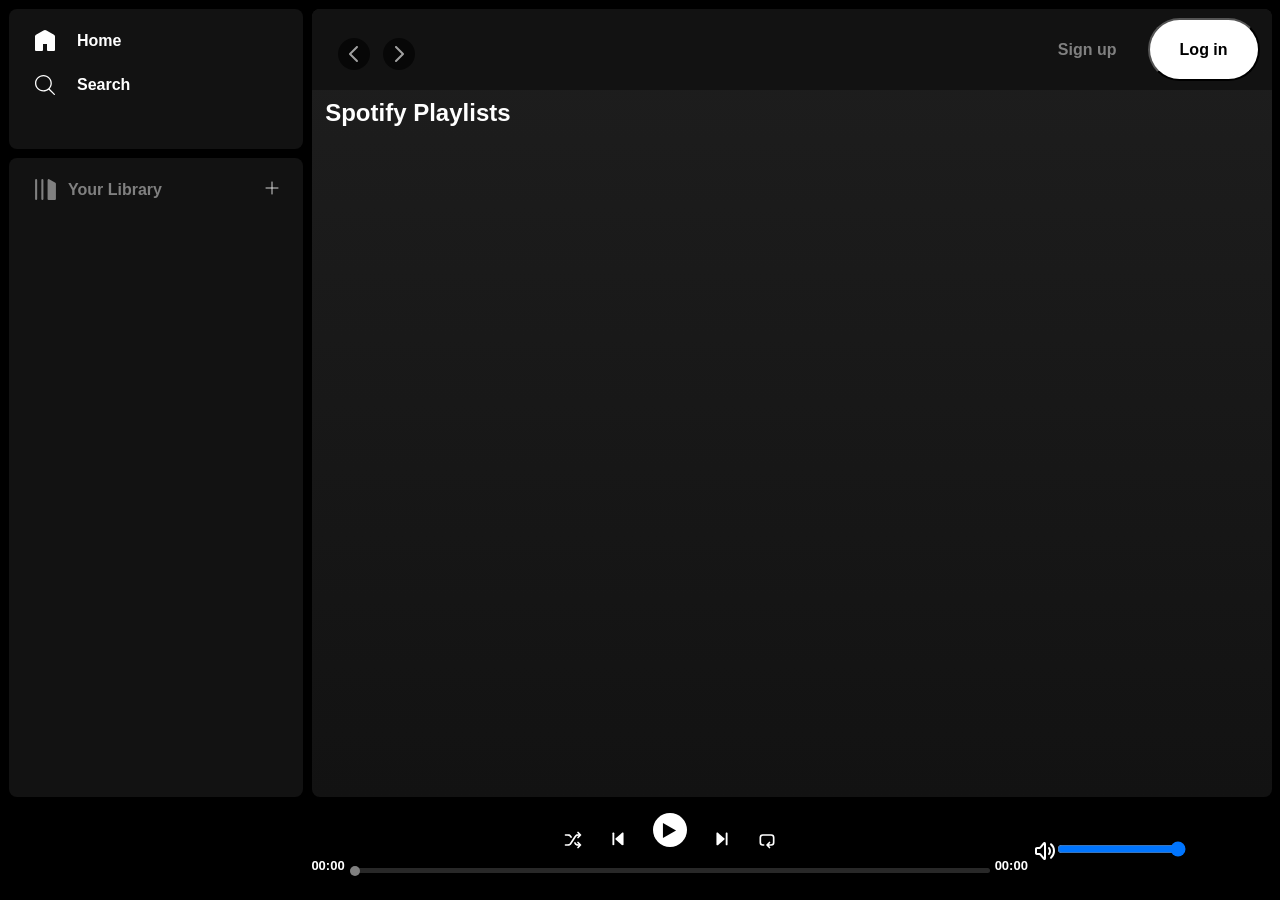
==== index.html @ c533dbed "Rename homepage.html to index.html" ====
<!DOCTYPE html>
<html lang="en">
  <head>
    <meta charset="UTF-8" />
    <meta name="viewport" content="width=device-width, initial-scale=1.0" />
    <title>Spotify - Web Player: Music for everyone</title>
    <link rel="shortcut icon" href="favicon.ico" type="image/x-icon" />
    <link rel="stylesheet" href="homepage.css" />
  </head>
  <body>
    <div id="left">
      <section id="top-left">
        <div id="top-left-div">
          <ul>
            <li>
              <svg
              data-encore-id="icon"
                role="img"
                aria-hidden="true"
                viewBox="0 0 24 24"
                fill="white"
                height="24"
              >
                <path
                  d="M13.5 1.515a3 3 0 0 0-3 0L3 5.845a2 2 0 0 0-1 1.732V21a1 1 0 0 0 1 1h6a1 1 0 0 0 1-1v-6h4v6a1 1 0 0 0 1 1h6a1 1 0 0 0 1-1V7.577a2 2 0 0 0-1-1.732l-7.5-4.33z"
                ></path>
              </svg>
              <span class="home-text"> Home </span>
              <img
                src="Assets/close-svgrepo-com.svg"
                alt="Close button"
                height="24"
                width="24"
                id="close-icon"
              />
            </li>
            <li>
              <img
              src="Assets/search-svgrepo-com.svg"
              alt=""
              height="24"
              width="24"
              />
              <span class="home-text">
                <a href="/">Search</a>
              </span>
            </li>
          </ul>
        </div>
      </section>

      <section id="bottom-left">
        <div id="library">
          <svg
            data-encore-id="icon"
            role="img"
            aria-hidden="true"
            viewBox="0 0 24 24"
            filter="invert(0.5)"
            height="25"
          >
            <path
              d="M3 22a1 1 0 0 1-1-1V3a1 1 0 0 1 2 0v18a1 1 0 0 1-1 1zM15.5 2.134A1 1 0 0 0 14 3v18a1 1 0 0 0 1 1h6a1 1 0 0 0 1-1V6.464a1 1 0 0 0-.5-.866l-6-3.464zM9 2a1 1 0 0 0-1 1v18a1 1 0 1 0 2 0V3a1 1 0 0 0-1-1z"
            ></path>
          </svg>
          <p>Your Library</p>
          <div class="arrow">
            <img src="Assets/plus-svgrepo-com.svg" alt="" />
          </div>
        </div>
        <div id="songslist">
          <ul>
            <!-- song info of library from javascript -->
          </ul>
        </div>
      </section>
    </div>
    <section id="right">
      <nav>
        <img
          src="Assets/hamburger-svgrepo-com.svg"
          alt=""
          height="24"
          width="24"
          id="hamburger"
        />
        <div id="navigation-buttons-div">
          <button class="navigation-buttons">
            <img
              src="Assets/left-chevron-svgrepo-com.svg"
              alt=""
              height="24"
              width="24"
            />
          </button>
          <button class="navigation-buttons">
            <img
              src="Assets/right-chevron-svgrepo-com.svg"
              alt=""
              height="24"
              width="24"
            />
          </button>
        </div>

        <div id="login-button">
          <button>Sign up</button>
          <button>Log in</button>
        </div>
      </nav>
      <h2 id="heading">Spotify Playlists</h2>
      <div class="cards">
        <!-- cards from javascript --> 
      </div>
    </section>
    <div id="bottom">
      <div class="songinfo"></div>
      <div id="songduration-start">00:00</div>
      <div id="playbar">
        <button>
          <img
            src="Assets/shuffle-01-svgrepo-com.svg"
            alt=""
            height="20"
            width="20"
          />
        </button>
        <button>
          <img
            id="previous"
            src="Assets/previous-6789741.svg"
            alt=""
            height="20"
            width="20"
            style="clip-path: inset(0 0 4px 0)"
          />
        </button>
        <button id="play-btn">
          <img id="play" src="Assets/play-1001-svgrepo-com.svg" alt="" />
        </button>
        <button>
          <img
            id="next"
            src="Assets/next-6789737.svg"
            alt=""
            height="20"
            width="20"
          />
        </button>
        <button>
          <img
            src="Assets/loop-svgrepo-com.svg"
            alt=""
            height="20"
            width="20"
          />
        </button>
        <div id="seekbar">
          <div id="circle"></div>
        </div>
      </div>
      <div id="songduration-end">00:00</div>
      <div class="volume-bar">
        <img src="/Assets/volume-max-svgrepo-com.svg" alt="Volume icon" height="24" width="24">
        <div id="range">
          <input type="range" name="volume-bar" id="" value="100">
        </div>
      </div>
    </div>
    <script src="homepage.js"></script>
  </body>
</html>
---- homepage.css ----
* {
  box-sizing: border-box;
  color: white;
  padding: 0;
  margin: 0;
  font-weight: 600;
  -webkit-user-select: none;
  -ms-user-select: none;
  user-select: none;
}
body {
  background-color: black;
  font-family: var(
      --encore-body-font-stack,
      CircularSp,
      CircularSp-Arab,
      CircularSp-Hebr,
      CircularSp-Cyrl,
      CircularSp-Grek,
      CircularSp-Deva,
      var(--fallback-fonts, sans-serif)
    ),
    sans-serif;
  display: flex;
}
::-webkit-scrollbar {
  width: 10px;
}

::-webkit-scrollbar-track {
  background: none;
}

::-webkit-scrollbar-thumb {
  border-radius: 10px;
  background: #555;
}

::-webkit-scrollbar-thumb:hover {
  background: #333;
}

button > svg,
img {
  cursor: pointer;
}
section {
  background-color: #121212;
  border-radius: 8px;
  margin: 1vh 0 1vh 1vh;
}

#top-left {
  height: 15.5vh;
  width: 23vw;
  overflow: auto;
}
#top-left ul {
  list-style-type: none;
  display: flex;
  flex-direction: column;
}
#top-left li {
  display: flex;
  align-items: center;
  margin-top: 20px;
  padding-left: 24px;
}
.home-text {
  margin-left: 20px;
}
.home-text a {
  text-decoration: none;
}
#top-left-div {
  display: flex;
  flex-direction: column;
  justify-content: center;
  overflow: hidden;
  position: relative;
}
#close-icon {
  position: sticky;
  display: none;
}
#bottom-left {
  height: 71vh;
  width: 23vw;
  overflow: auto;
}
#library {
  object-fit: cover;
  padding-left: 24px;
  padding-top: 2vh;
  display: flex;
  align-items: center;
}
#library p {
  margin-left: 10px;
  color: rgb(22, 20, 20);
  filter: invert(0.5);
}
.arrow {
  margin-left: auto;
  margin-right: 1.5vw;
}

#songslist ul {
  list-style-type: decimal;
  display: flex;
  flex-direction: column;
}
#songslist li {
  display: flex;
  align-items: center;
  margin-top: 20px;
  padding: 0 24px;
  border: 2px solid gray;
  border-radius: 3px;
  height: 50px;
  gap: 15px;
  cursor: pointer;
}
#right {
  height: 87.5vh;
  width: 75vw;
  background: linear-gradient(180deg, #1e1e1e, #121212);
  max-height: 87.5vh;
  overflow: auto;
}
nav {
  display: flex;
  padding: 1vh 1vw;
  justify-content: space-between;
  background-color: #121212;
  align-items: center;
}
#hamburger {
  display: none;
}
.navigation-buttons {
  height: 32px;
  width: 32px;
  margin-left: 1vw;
  margin-top: 1vh;
  background-color: black;
  border: none;
  border-radius: 50%;
  display: grid;
  place-items: center;
  opacity: 0.6;
}
#navigation-buttons-div {
  display: flex;
}
#login-button button:nth-child(1) {
  background-color: transparent;
  border: none;
  height: 7vh;
  width: 7em;
  color: rgb(22, 20, 20);
  filter: invert(0.5);
  font-size: 16px;
  cursor: pointer;
}
#login-button button:nth-child(1):hover {
  scale: 1.05;
}
#login-button button:nth-child(2):hover {
  scale: 1.05;
}
#login-button button:nth-child(2) {
  background-color: white;
  color: black;
  border-radius: 50px;
  height: 7vh;
  width: 7em;
  font-size: 16px;
  cursor: pointer;
}
#heading {
  margin-left: 1vw;
  margin-top: 1vh;
}
.cards {
  display: flex;
  flex-wrap: wrap;
  padding: 1vh 1vw;
  max-width: fit-content;
  overflow: hidden;
  position: relative;
}

.card-box {
  box-sizing: border-box;
  transition: background-color 0.3s;
  cursor: pointer;
  padding: 10px;
  border-radius: 5px;
  width: min-content;
}

.card-img {
  height: 20vh;
  margin: 1vh 1vw;
  border-radius: 6px;
  object-fit: contain;
  position: relative;
}

.cards p {
  margin: 1vh 1vw;
  font-weight: 400;
  color: #a7a7a7;
  width: 150px;
  overflow: hidden;
}

.cards h3 {
  margin: 1vh 1vw;
}

.card-box:hover {
  background-color: #131313;
  border-radius: 6px;
}

.card-box:hover .play-icon-div {
  opacity: 1;
}

#bottom {
  background-color: black;
  padding: 12px;
  position: fixed;
  bottom: 0;
  width: 100vw;
  height: 11vh;
  display: flex;
}
.songinfo {
  width: 23vw;
}

#playbar {
  display: flex;
  justify-content: center;
  gap: 25px;
  margin-bottom: 22px;
  width: 50vw;
}

#bottom button {
  background-color: transparent;
  border: none;
  display: flex;
  align-items: center;
  justify-content: center;
}

#songduration-start,
#songduration-end {
  font-size: small;
  margin: 5vh 5px 0 5px;
}
#playbar #play-btn {
  background-color: white;
  border: none;
  border-radius: 50%;
  height: 30px;
  width: 30px;
  display: flex;
  align-items: center;
  padding: 17px;
}

#seekbar {
  background-color: #282828;
  border-radius: 10px;
  height: 5px;
  width: 50vw;
  position: absolute;
  bottom: 0;
  margin-bottom: 3vh;
  display: flex;
  align-items: center;
  cursor: pointer;
}

#circle {
  width: 10px;
  height: 10px;
  border-radius: 100%;
  background-color: gray;
  position: relative;
  left: 0%;
  transition: left 0.5s;
}
@media (max-width: 450px) {
  #left {
    position: absolute;
    left: -150%;
    transition: all 0.7s;
    z-index: 1;
  }
  section {
    background-color: #121212;
    border-radius: 8px;
  }
  #top-left {
    width: 97vw;
    font-size: small;
    height: 14vh;
  }

  #top-left li {
    display: flex;
    align-items: center;
    margin-top: 17px;
    padding-left: 24px;
  }
  #bottom {
    height: 25vh;
    flex-direction: column;
    align-items: center;
  }
  #bottom-left {
    width: 97vw;
    font-size: small;
  }
  .songinfo {
    word-break: break-all;
    width: max-content;
    height: 5vh;
    font-size: large;
  }
  #bottom .songinfo{
    font-size: x-large
  }
  #right {
    width: 100vw;
  }
  .cards {
    display: flex;
    flex-wrap: wrap;
    gap: 16px;
    margin-bottom: 13vh;
  }
  .card-box {
    flex: 1 1 calc(33.333% - 16px);
    box-sizing: border-box;
    transition: background-color 0.3s;
    cursor: pointer;
    padding: 10px;
    border: 2px solid gray;
    border-radius: 5px;
    width: 100%;
  }
  .card-img {
    height: 42vh;
    margin: 0;
  }
  .cards h3 {
    font-size: x-large;
  }
  .card-box p {
    font-size: x-large;
    width: 91vw;
  }
  #playbar {
    width: 100vw;
  }
  #songduration-start,
  #songduration-end {
    font-size: medium;
    margin: 0;
  }
  #songduration-start {
    position: absolute;
    left: 17px;
    top: 126px;
  }
  #songduration-end {
    position: absolute;
    right: 17px;
    top: 126px;
  }
  #seekbar {
    height: 10px;
    position: absolute;
    bottom: 7vh;
  }
  #circle {
    width: 13px;
    height: 13px;
  }
  .volume-bar {
    margin-top: 46px;
  }
  #hamburger {
    display: block;
  }
  #close-icon {
    display: block;
    left: 403px;
  }
  #playbar button{
    scale: 1.3;
  }
}

.volume-bar {
  display: flex;
  align-items: center;
}
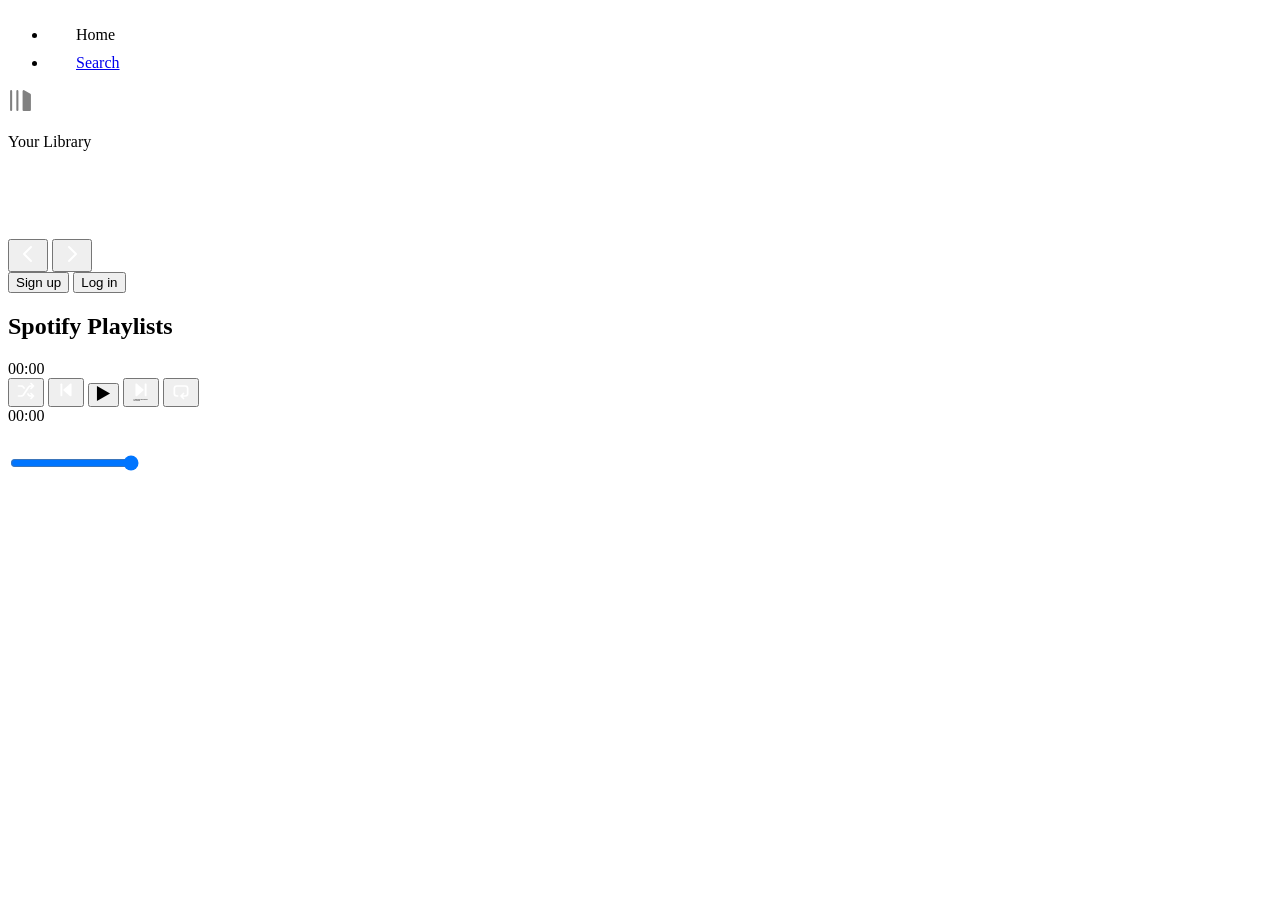
==== commit 5c3ad480: "Update and rename homepage.html to index.html" ====
--- a/index.html
+++ b/index.html
@@ -5,7 +5,7 @@
     <meta name="viewport" content="width=device-width, initial-scale=1.0" />
     <title>Spotify - Web Player: Music for everyone</title>
     <link rel="shortcut icon" href="favicon.ico" type="image/x-icon" />
-    <link rel="stylesheet" href="homepage.css" />
+    <link rel="stylesheet" href="style.css" />
   </head>
   <body>
     <div id="left">
@@ -167,6 +167,6 @@
         </div>
       </div>
     </div>
-    <script src="homepage.js"></script>
+    <script src="script.js"></script>
   </body>
 </html>
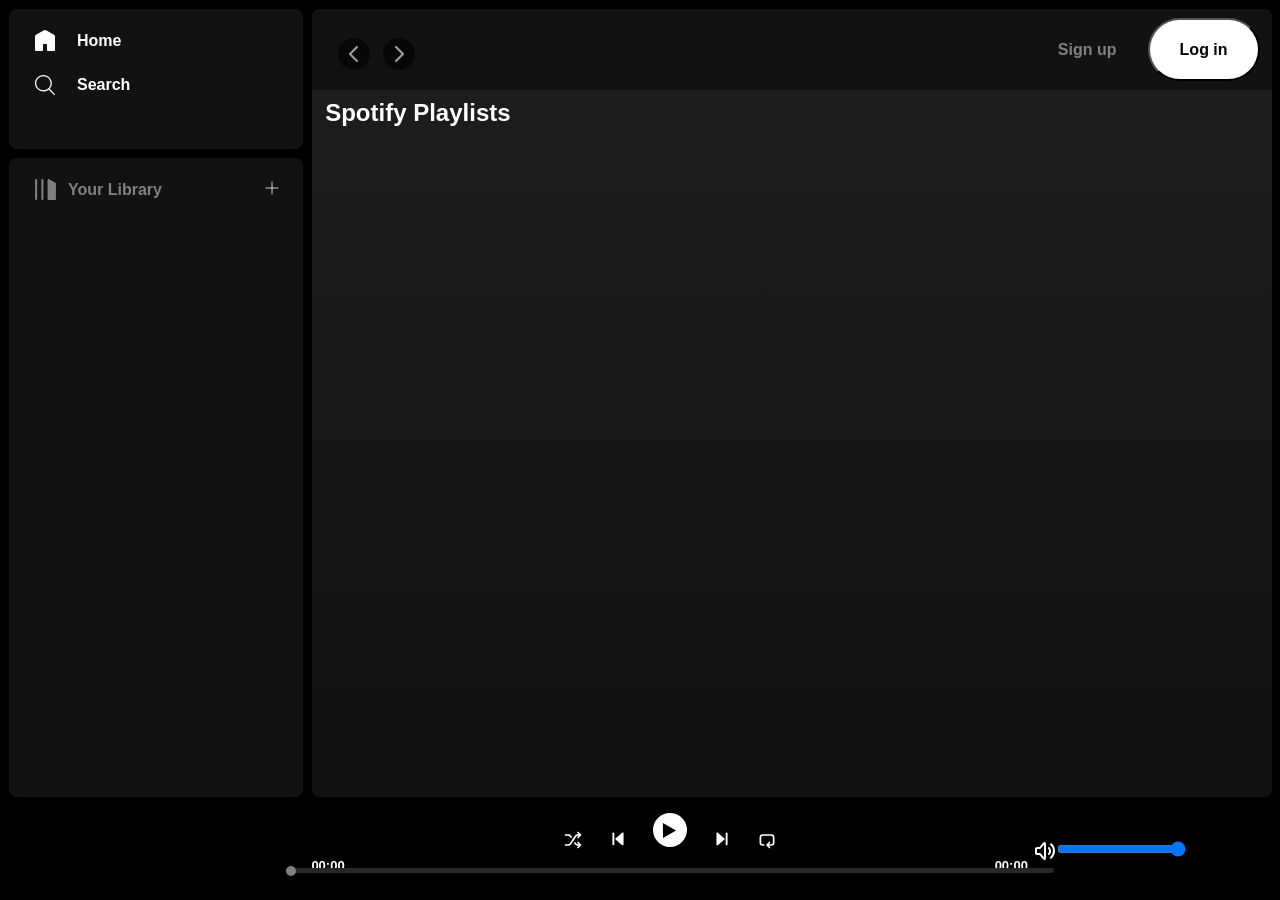
==== commit b228e88f: "Done some changes to make github pages load songs" ====
--- a/index.html
+++ b/index.html
@@ -4,8 +4,8 @@
     <meta charset="UTF-8" />
     <meta name="viewport" content="width=device-width, initial-scale=1.0" />
     <title>Spotify - Web Player: Music for everyone</title>
-    <link rel="shortcut icon" href="favicon.ico" type="image/x-icon" />
-    <link rel="stylesheet" href="style.css" />
+    <link rel="shortcut icon" href="./favicon.ico" type="image/x-icon" />
+    <link rel="stylesheet" href="./style.css" />
   </head>
   <body>
     <div id="left">
@@ -27,7 +27,7 @@
               </svg>
               <span class="home-text"> Home </span>
               <img
-                src="Assets/close-svgrepo-com.svg"
+                src="./Assets/close-svgrepo-com.svg"
                 alt="Close button"
                 height="24"
                 width="24"
@@ -36,13 +36,13 @@
             </li>
             <li>
               <img
-              src="Assets/search-svgrepo-com.svg"
+              src="./Assets/search-svgrepo-com.svg"
               alt=""
               height="24"
               width="24"
               />
               <span class="home-text">
-                <a href="/">Search</a>
+                <a href="./">Search</a>
               </span>
             </li>
           </ul>
@@ -65,12 +65,12 @@
           </svg>
           <p>Your Library</p>
           <div class="arrow">
-            <img src="Assets/plus-svgrepo-com.svg" alt="" />
+            <img src="./Assets/plus-svgrepo-com.svg" alt="" />
           </div>
         </div>
         <div id="songslist">
           <ul>
-            <!-- song info of library from javascript -->
+            <!-- song info of library from Javascript -->
           </ul>
         </div>
       </section>
@@ -78,7 +78,7 @@
     <section id="right">
       <nav>
         <img
-          src="Assets/hamburger-svgrepo-com.svg"
+          src="./Assets/hamburger-svgrepo-com.svg"
           alt=""
           height="24"
           width="24"
@@ -87,7 +87,7 @@
         <div id="navigation-buttons-div">
           <button class="navigation-buttons">
             <img
-              src="Assets/left-chevron-svgrepo-com.svg"
+              src="./Assets/left-chevron-svgrepo-com.svg"
               alt=""
               height="24"
               width="24"
@@ -95,7 +95,7 @@
           </button>
           <button class="navigation-buttons">
             <img
-              src="Assets/right-chevron-svgrepo-com.svg"
+              src="./Assets/right-chevron-svgrepo-com.svg"
               alt=""
               height="24"
               width="24"
@@ -119,7 +119,7 @@
       <div id="playbar">
         <button>
           <img
-            src="Assets/shuffle-01-svgrepo-com.svg"
+            src="./Assets/shuffle-01-svgrepo-com.svg"
             alt=""
             height="20"
             width="20"
@@ -128,7 +128,7 @@
         <button>
           <img
             id="previous"
-            src="Assets/previous-6789741.svg"
+            src="./Assets/previous-6789741.svg"
             alt=""
             height="20"
             width="20"
@@ -136,12 +136,12 @@
           />
         </button>
         <button id="play-btn">
-          <img id="play" src="Assets/play-1001-svgrepo-com.svg" alt="" />
+          <img id="play" src="./Assets/play-1001-svgrepo-com.svg" alt="" />
         </button>
         <button>
           <img
             id="next"
-            src="Assets/next-6789737.svg"
+            src="./Assets/next-6789737.svg"
             alt=""
             height="20"
             width="20"
@@ -149,7 +149,7 @@
         </button>
         <button>
           <img
-            src="Assets/loop-svgrepo-com.svg"
+            src="./Assets/loop-svgrepo-com.svg"
             alt=""
             height="20"
             width="20"
@@ -161,12 +161,12 @@
       </div>
       <div id="songduration-end">00:00</div>
       <div class="volume-bar">
-        <img src="/Assets/volume-max-svgrepo-com.svg" alt="Volume icon" height="24" width="24">
+        <img src="./Assets/volume-max-svgrepo-com.svg" alt="Volume icon" height="24" width="24">
         <div id="range">
           <input type="range" name="volume-bar" id="" value="100">
         </div>
       </div>
     </div>
-    <script src="script.js"></script>
+    <script src="./script.js"></script>
   </body>
 </html>
--- a/style.css
+++ b/style.css
@@ -0,0 +1,406 @@
+* {
+  box-sizing: border-box;
+  color: white;
+  padding: 0;
+  margin: 0;
+  font-weight: 600;
+  -webkit-user-select: none;
+  -ms-user-select: none;
+  user-select: none;
+}
+body {
+  background-color: black;
+  font-family: CircularSp,
+    sans-serif;
+  display: flex;
+}
+::-webkit-scrollbar {
+  width: 10px;
+}
+
+::-webkit-scrollbar-track {
+  background: none;
+}
+
+::-webkit-scrollbar-thumb {
+  border-radius: 10px;
+  background: #555;
+}
+
+::-webkit-scrollbar-thumb:hover {
+  background: #333;
+}
+
+button > svg,
+img {
+  cursor: pointer;
+}
+section {
+  background-color: #121212;
+  border-radius: 8px;
+  margin: 1vh 0 1vh 1vh;
+}
+
+#top-left {
+  height: 15.5vh;
+  width: 23vw;
+  overflow: auto;
+}
+#top-left ul {
+  list-style-type: none;
+  display: flex;
+  flex-direction: column;
+}
+#top-left li {
+  display: flex;
+  align-items: center;
+  margin-top: 20px;
+  padding-left: 24px;
+}
+.home-text {
+  margin-left: 20px;
+}
+.home-text a {
+  text-decoration: none;
+}
+#top-left-div {
+  display: flex;
+  flex-direction: column;
+  justify-content: center;
+  overflow: hidden;
+  position: relative;
+}
+#close-icon {
+  position: sticky;
+  display: none;
+}
+#bottom-left {
+  height: 71vh;
+  width: 23vw;
+  overflow: auto;
+}
+#library {
+  object-fit: cover;
+  padding-left: 24px;
+  padding-top: 2vh;
+  display: flex;
+  align-items: center;
+}
+#library p {
+  margin-left: 10px;
+  color: rgb(22, 20, 20);
+  filter: invert(0.5);
+}
+.arrow {
+  margin-left: auto;
+  margin-right: 1.5vw;
+}
+
+#songslist ul {
+  list-style-type: decimal;
+  display: flex;
+  flex-direction: column;
+}
+#songslist li {
+  display: flex;
+  align-items: center;
+  margin-top: 20px;
+  padding: 0 24px;
+  border: 2px solid gray;
+  border-radius: 3px;
+  height: 50px;
+  gap: 15px;
+  cursor: pointer;
+}
+#right {
+  height: 87.5vh;
+  width: 75vw;
+  background: linear-gradient(180deg, #1e1e1e, #121212);
+  max-height: 87.5vh;
+  overflow: auto;
+}
+nav {
+  display: flex;
+  padding: 1vh 1vw;
+  justify-content: space-between;
+  background-color: #121212;
+  align-items: center;
+}
+#hamburger {
+  display: none;
+}
+.navigation-buttons {
+  height: 32px;
+  width: 32px;
+  margin-left: 1vw;
+  margin-top: 1vh;
+  background-color: black;
+  border: none;
+  border-radius: 50%;
+  display: grid;
+  place-items: center;
+  opacity: 0.6;
+}
+#navigation-buttons-div {
+  display: flex;
+}
+#login-button button:nth-child(1) {
+  background-color: transparent;
+  border: none;
+  height: 7vh;
+  width: 7em;
+  color: rgb(22, 20, 20);
+  filter: invert(0.5);
+  font-size: 16px;
+  cursor: pointer;
+}
+#login-button button:nth-child(1):hover {
+  scale: 1.05;
+}
+#login-button button:nth-child(2):hover {
+  scale: 1.05;
+}
+#login-button button:nth-child(2) {
+  background-color: white;
+  color: black;
+  border-radius: 50px;
+  height: 7vh;
+  width: 7em;
+  font-size: 16px;
+  cursor: pointer;
+}
+#heading {
+  margin-left: 1vw;
+  margin-top: 1vh;
+}
+.cards {
+  display: flex;
+  flex-wrap: wrap;
+  padding: 1vh 1vw;
+  max-width: fit-content;
+  overflow: hidden;
+  position: relative;
+}
+
+.card-box {
+  box-sizing: border-box;
+  transition: background-color 0.3s;
+  cursor: pointer;
+  padding: 10px;
+  border-radius: 5px;
+  width: min-content;
+}
+
+.card-img {
+  height: 20vh;
+  margin: 1vh 1vw;
+  border-radius: 6px;
+  object-fit: contain;
+  position: relative;
+}
+
+.cards p {
+  margin: 1vh 1vw;
+  font-weight: 400;
+  color: #a7a7a7;
+  width: 150px;
+  overflow: hidden;
+}
+
+.cards h3 {
+  margin: 1vh 1vw;
+}
+
+.card-box:hover {
+  background-color: #131313;
+  border-radius: 6px;
+}
+
+.card-box:hover .play-icon-div {
+  opacity: 1;
+}
+
+#bottom {
+  background-color: black;
+  padding: 12px;
+  position: fixed;
+  bottom: 0;
+  width: 100vw;
+  height: 11vh;
+  display: flex;
+}
+.songinfo {
+  width: 23vw;
+}
+
+#playbar {
+  display: flex;
+  justify-content: center;
+  gap: 25px;
+  margin-bottom: 22px;
+  width: 50vw;
+}
+
+#bottom button {
+  background-color: transparent;
+  border: none;
+  display: flex;
+  align-items: center;
+  justify-content: center;
+}
+
+#songduration-start,
+#songduration-end {
+  font-size: small;
+  margin: 5vh 5px 0 5px;
+}
+#playbar #play-btn {
+  background-color: white;
+  border: none;
+  border-radius: 50%;
+  height: 30px;
+  width: 30px;
+  display: flex;
+  align-items: center;
+  padding: 17px;
+}
+
+#seekbar {
+  background-color: #282828;
+  border-radius: 10px;
+  height: 5px;
+  width: 48rem;
+  position: absolute;
+  bottom: 0;
+  margin-bottom: 3vh;
+  display: flex;
+  align-items: center;
+  cursor: pointer;
+}
+
+#circle {
+  width: 10px;
+  height: 10px;
+  border-radius: 100%;
+  background-color: gray;
+  position: relative;
+  left: 0%;
+  transition: left 0.5s;
+}
+@media (max-width: 450px) {
+  #left {
+    position: absolute;
+    left: -150%;
+    transition: all 0.7s;
+    z-index: 1;
+  }
+  section {
+    background-color: #121212;
+    border-radius: 8px;
+  }
+  #top-left {
+    width: 97vw;
+    font-size: small;
+    height: 14vh;
+  }
+
+  #top-left li {
+    display: flex;
+    align-items: center;
+    margin-top: 17px;
+    padding-left: 24px;
+  }
+  #bottom {
+    height: 25vh;
+    flex-direction: column;
+    align-items: center;
+  }
+  #bottom-left {
+    width: 97vw;
+    font-size: small;
+  }
+  .songinfo {
+    word-break: break-all;
+    width: max-content;
+    height: 5vh;
+    font-size: large;
+  }
+  #bottom .songinfo{
+    font-size: x-large
+  }
+  #right {
+    width: 100vw;
+  }
+  .cards {
+    display: flex;
+    flex-wrap: wrap;
+    gap: 16px;
+    margin-bottom: 13vh;
+  }
+  .card-box {
+    flex: 1 1 calc(33.333% - 16px);
+    box-sizing: border-box;
+    transition: background-color 0.3s;
+    cursor: pointer;
+    padding: 10px;
+    border: 2px solid gray;
+    border-radius: 5px;
+    width: 100%;
+  }
+  .card-img {
+    height: 42vh;
+    margin: 0;
+  }
+  .cards h3 {
+    font-size: x-large;
+  }
+  .card-box p {
+    font-size: x-large;
+    width: 91vw;
+  }
+  #playbar {
+    width: 100vw;
+  }
+  #songduration-start,
+  #songduration-end {
+    font-size: medium;
+    margin: 0;
+  }
+  #songduration-start {
+    position: absolute;
+    left: 17px;
+    top: 126px;
+  }
+  #songduration-end {
+    position: absolute;
+    right: 17px;
+    top: 126px;
+  }
+  #seekbar {
+    height: 10px;
+    position: absolute;
+    bottom: 7vh;
+  }
+  #circle {
+    width: 13px;
+    height: 13px;
+  }
+  .volume-bar {
+    margin-top: 46px;
+  }
+  #hamburger {
+    display: block;
+  }
+  #close-icon {
+    display: block;
+    left: 403px;
+  }
+  #playbar button{
+    scale: 1.3;
+  }
+}
+
+.volume-bar {
+  display: flex;
+  align-items: center;
+}
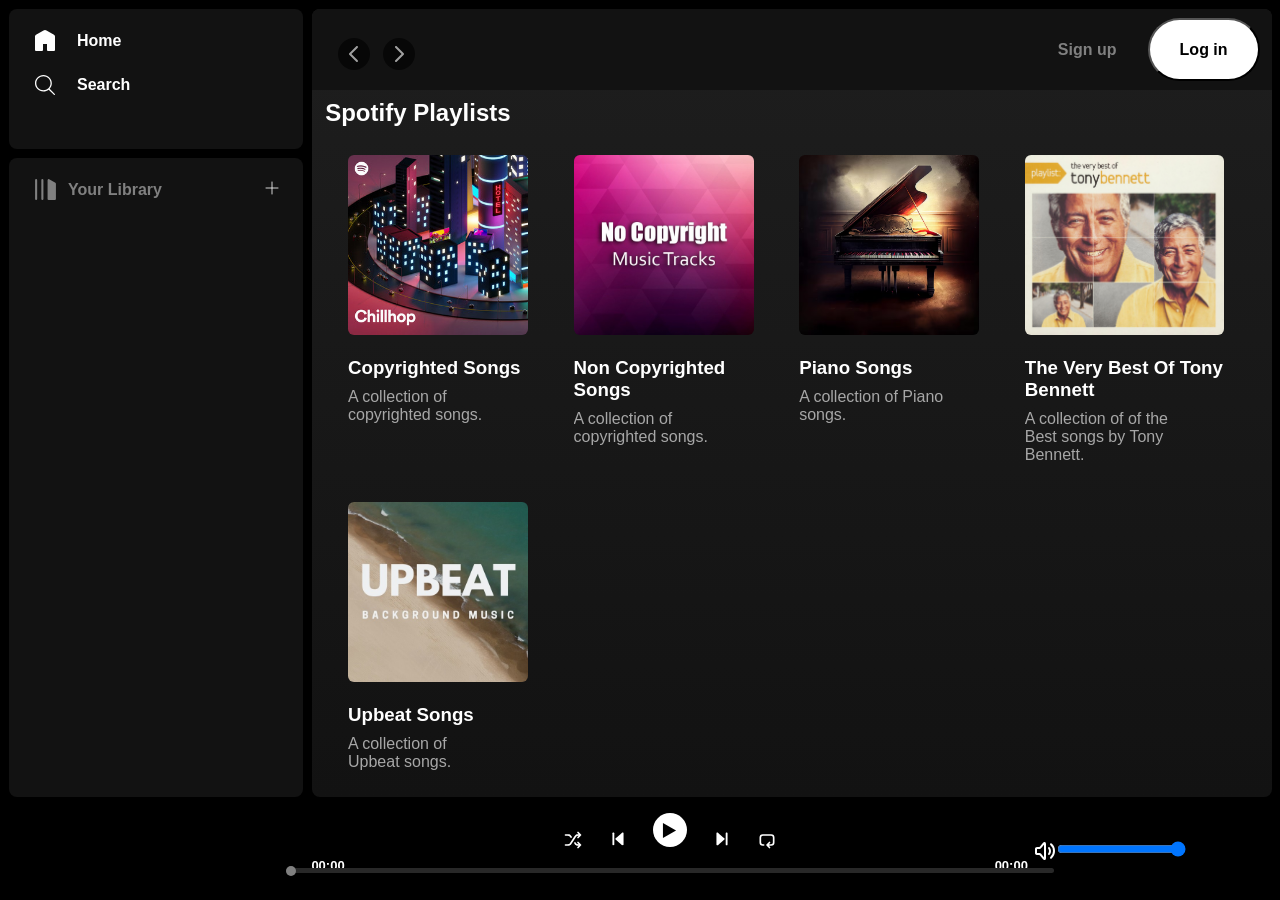
==== commit 9ad42fd2: "changes in title" ====
--- a/index.html
+++ b/index.html
@@ -3,7 +3,7 @@
   <head>
     <meta charset="UTF-8" />
     <meta name="viewport" content="width=device-width, initial-scale=1.0" />
-    <title>Spotify - Web Player: Music for everyone</title>
+    <title>Spotify Clone</title>
     <link rel="shortcut icon" href="./favicon.ico" type="image/x-icon" />
     <link rel="stylesheet" href="./style.css" />
   </head>
